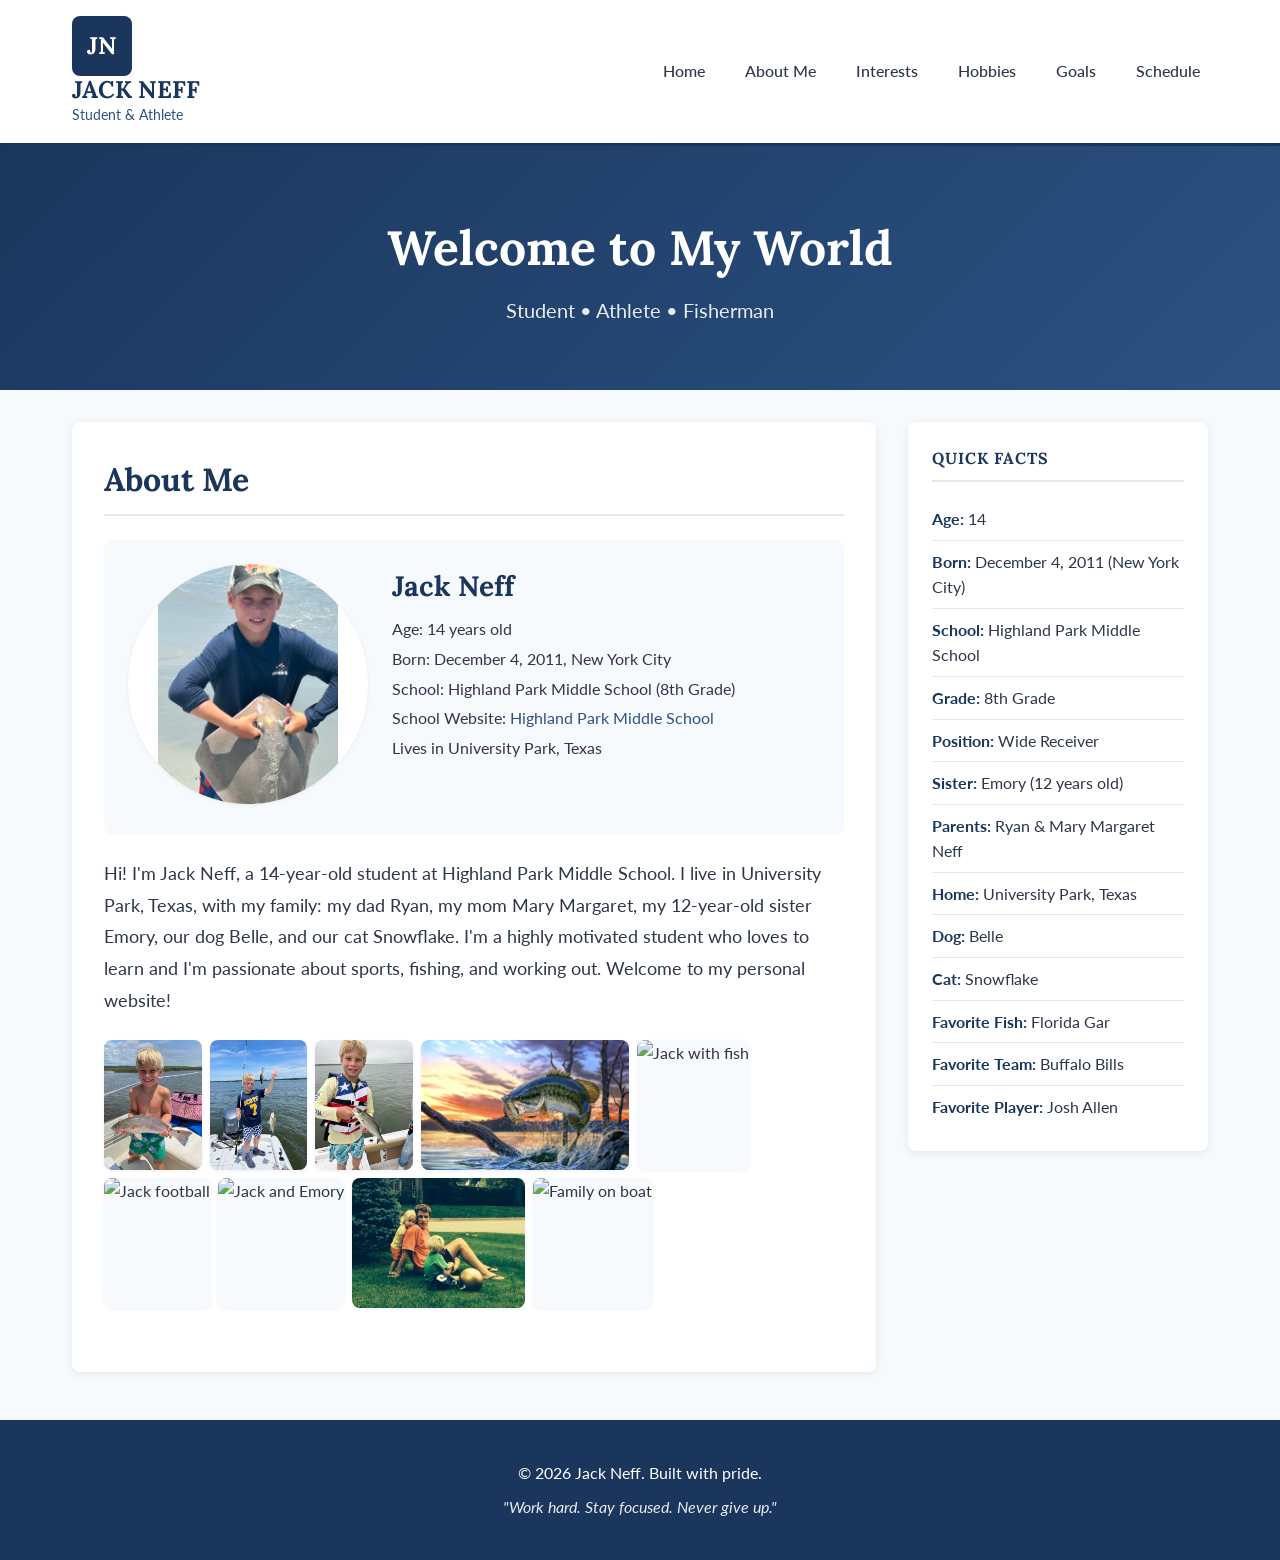
==== index.html @ 9719c263 "Initial upload" ====
<!DOCTYPE html>
<html lang="en">
<head>
<meta charset="UTF-8">
<meta name="viewport" content="width=device-width, initial-scale=1.0">
<title>Jack Neff – My Personal Website</title>
<link href="https://fonts.googleapis.com/css2?family=Lato:wght@300;400;700&family=Lora:ital,wght@0,400;0,600;1,400&display=swap" rel="stylesheet">
<link rel="stylesheet" href="style.css">
</head>
<body>

<!-- Header -->
<header class="site-header">
  <div class="header-inner">
    <div class="logo">
      <a href="#">
        <div class="logo-mark">JN</div>
        <div class="logo-text">
          <span class="logo-main">JACK NEFF</span>
          <span class="logo-sub">Student & Athlete</span>
        </div>
      </a>
    </div>
    <nav class="primary-nav">
      <ul>
        <li><a href="index.html">Home</a></li>
        <li><a href="about.html">About Me</a></li>
        <li><a href="interests.html">Interests</a></li>
        <li><a href="hobbies.html">Hobbies</a></li>
        <li><a href="goals.html">Goals</a></li>
        <li><a href="schedule.html">Schedule</a></li>
      </ul>
    </nav>
  </div>
</header>

<!-- Hero Banner -->
<div class="hero-banner">
  <div class="hero-content">
    <h1>Welcome to My World</h1>
    <p class="hero-tagline">Student • Athlete • Fisherman</p>
  </div>
</div>

<!-- Main Content -->
<main class="site-main">
  <div class="content-wrapper content-wrapper--sidebar">
    <!-- About Section Only -->
    <article class="main-article" id="about">
      <h1 class="article-title">About Me</h1>
      <section class="profile-section">
        <div class="profile-card">
          <div class="profile-image">
            <img src="images/jack-stingray.jpg" alt="Jack holding a stingray on the beach" style="width:240px;height:240px;object-fit:contain;border-radius:50%;background:#fff;box-shadow:0 1px 4px rgba(0,0,0,0.06);" />
          </div>
          <div class="profile-info">
            <h2>Jack Neff</h2>
            <p class="profile-details">Age: 14 years old</p>
            <p class="profile-details">Born: December 4, 2011, New York City</p>
            <p class="profile-details">School: Highland Park Middle School (8th Grade)</p>
            <p class="profile-details">School Website: <a href="https://mishpms.hpisd.org/" target="_blank">Highland Park Middle School</a></p>
            <p class="profile-details">Lives in University Park, Texas</p>
          </div>
        </div>
        <p class="intro-text">Hi! I'm Jack Neff, a 14-year-old student at Highland Park Middle School. I live in University Park, Texas, with my family: my dad Ryan, my mom Mary Margaret, my 12-year-old sister Emory, our dog Belle, and our cat Snowflake. I'm a highly motivated student who loves to learn and I'm passionate about sports, fishing, and working out. Welcome to my personal website!</p>
        <div class="photo-gallery" style="margin:1.5rem 0;">
          <img src="images/IMG_0155.JPEG" alt="Jack fishing" class="gallery-img-sm" />
          <img src="images/IMG_0179.JPG" alt="Jack with fish" class="gallery-img-sm" />
          <img src="images/IMG_0533.JPG" alt="Jack with fish" class="gallery-img-sm" />
          <img src="images/IMG_0991.JPG" alt="Jack fishing" class="gallery-img-sm" />
          <img src="images/IMG_1017.JPG" alt="Jack with fish" class="gallery-img-sm" />
          <img src="images/IMG_1227.JPG" alt="Jack football" class="gallery-img-sm" />
          <img src="images/IMG_2657.JPG" alt="Jack and Emory" class="gallery-img-sm" />
          <img src="images/IMG_3445.JPG" alt="Jack and Emory with family" class="gallery-img-sm" />
          <img src="images/IMG_2756.JPG" alt="Family on boat" class="gallery-img-sm" />
        </div>
      </section>
    </article>

    <!-- Sidebar (optional: you can keep or remove) -->
    <aside class="sidebar">
      <!-- Quick Facts Widget -->
      <div class="widget widget-facts">
        <h3 class="widget-title">QUICK FACTS</h3>
        <ul class="fact-list">
          <li><strong>Age:</strong> 14</li>
          <li><strong>Born:</strong> December 4, 2011 (New York City)</li>
          <li><strong>School:</strong> Highland Park Middle School</li>
          <li><strong>Grade:</strong> 8th Grade</li>
          <li><strong>Position:</strong> Wide Receiver</li>
          <li><strong>Sister:</strong> Emory (12 years old)</li>
          <li><strong>Parents:</strong> Ryan & Mary Margaret Neff</li>
          <li><strong>Home:</strong> University Park, Texas</li>
          <li><strong>Dog:</strong> Belle</li>
          <li><strong>Cat:</strong> Snowflake</li>
          <li><strong>Favorite Fish:</strong> Florida Gar</li>
          <li><strong>Favorite Team:</strong> Buffalo Bills</li>
          <li><strong>Favorite Player:</strong> Josh Allen</li>
        </ul>
      </div>
    </aside>

  </div>
</main>

<!-- Footer -->
<footer class="site-footer">
  <div class="footer-inner">
    <p>© 2026 Jack Neff. Built with pride.</p>
    <p class="footer-motto">"Work hard. Stay focused. Never give up."</p>
  </div>
</footer>

</body>
</html>
---- style.css ----
/* ========================================
   Jack Neff Website Styles
   ======================================== */

/* CSS Variables */
:root {
  --primary-color: #1a365d;
  --secondary-color: #2c5282;
  --accent-color: #c53030;
  --text-color: #2d3748;
  --light-bg: #f7fafc;
  --white: #ffffff;
  --border-color: #e2e8f0;
  --font-heading: 'Lora', serif;
  --font-body: 'Lato', sans-serif;
}

/* Reset & Base */
* {
  margin: 0;
  padding: 0;
  box-sizing: border-box;
}

body {
  font-family: var(--font-body);
  color: var(--text-color);
  line-height: 1.6;
  background-color: var(--light-bg);
}

a {
  color: var(--secondary-color);
  text-decoration: none;
  transition: color 0.3s ease;
}

a:hover {
  color: var(--accent-color);
}

/* Header */
.site-header {
  background: var(--white);
  border-bottom: 3px solid var(--primary-color);
  padding: 1rem 0;
  box-shadow: 0 2px 4px rgba(0,0,0,0.1);
}

.header-inner {
  max-width: 1200px;
  margin: 0 auto;
  padding: 0 2rem;
  display: flex;
  justify-content: space-between;
  align-items: center;
  flex-wrap: wrap;
}

.logo {
  display: flex;
  align-items: center;
  gap: 1rem;
}

.logo-mark {
  width: 60px;
  height: 60px;
  background: var(--primary-color);
  color: var(--white);
  display: flex;
  align-items: center;
  justify-content: center;
  font-family: var(--font-heading);
  font-size: 1.5rem;
  font-weight: 700;
  border-radius: 8px;
}

.logo-text {
  display: flex;
  flex-direction: column;
}

.logo-main {
  font-family: var(--font-heading);
  font-size: 1.5rem;
  font-weight: 700;
  color: var(--primary-color);
  line-height: 1.2;
}

.logo-sub {
  font-size: 0.85rem;
  color: var(--secondary-color);
}

.primary-nav ul {
  display: flex;
  list-style: none;
  gap: 1.5rem;
  flex-wrap: wrap;
}

.primary-nav a {
  color: var(--text-color);
  font-weight: 500;
  padding: 0.5rem;
  border-radius: 4px;
  transition: all 0.3s ease;
}

.primary-nav a:hover {
  color: var(--primary-color);
  background: var(--light-bg);
}

/* Hero Banner */
.hero-banner {
  background: linear-gradient(135deg, var(--primary-color) 0%, var(--secondary-color) 100%);
  padding: 4rem 2rem;
  text-align: center;
  color: var(--white);
}

.hero-content h1 {
  font-family: var(--font-heading);
  font-size: 3rem;
  margin-bottom: 0.5rem;
}

.hero-tagline {
  font-size: 1.25rem;
  opacity: 0.9;
}

/* Main Content Layout */
.content-wrapper {
  max-width: 1200px;
  margin: 2rem auto;
  padding: 0 2rem;
}

/* Two-column layout: only used on pages with a sidebar */
.content-wrapper--sidebar {
  display: grid;
  grid-template-columns: 1fr 300px;
  gap: 2rem;
}

/* Page-level h1 */
.content-wrapper > h1 {
  font-family: var(--font-heading);
  font-size: 2rem;
  color: var(--primary-color);
  margin-bottom: 1.5rem;
  padding-bottom: 0.5rem;
  border-bottom: 2px solid var(--border-color);
}

/* Gallery images — height-based so full image always shows */
.gallery-img {
  height: 160px;
  width: auto;
  max-width: 100%;
  object-fit: contain;
  border-radius: 8px;
  background: #f7fafc;
  box-shadow: 0 1px 4px rgba(0,0,0,0.06);
  flex-shrink: 0;
}

.gallery-img-sm {
  height: 130px;
  width: auto;
  max-width: 100%;
  object-fit: contain;
  border-radius: 8px;
  background: #f7fafc;
  box-shadow: 0 1px 4px rgba(0,0,0,0.06);
  flex-shrink: 0;
}

/* Photo gallery row */
.photo-gallery {
  display: flex;
  flex-wrap: wrap;
  gap: 0.5rem;
  margin: 0.75rem 0;
}

/* Video row */
.video-row {
  display: flex;
  flex-wrap: wrap;
  gap: 0.75rem;
  margin-top: 0.75rem;
}

.video-row video {
  max-width: 100%;
  width: 320px;
  height: auto;
  border-radius: 8px;
  box-shadow: 0 1px 4px rgba(0,0,0,0.06);
  background: #fff;
  display: block;
}

.main-article {
  background: var(--white);
  padding: 2rem;
  border-radius: 8px;
  box-shadow: 0 2px 8px rgba(0,0,0,0.08);
}

.article-title {
  font-family: var(--font-heading);
  font-size: 2rem;
  color: var(--primary-color);
  margin-bottom: 1.5rem;
  padding-bottom: 0.5rem;
  border-bottom: 2px solid var(--border-color);
}

/* Profile Section */
.profile-section {
  margin-bottom: 2rem;
}

.profile-card {
  display: flex;
  gap: 1.5rem;
  align-items: flex-start;
  margin-bottom: 1.5rem;
  padding: 1.5rem;
  background: var(--light-bg);
  border-radius: 8px;
}

.profile-image {
  flex-shrink: 0;
}

.profile-placeholder {
  width: 120px;
  height: 120px;
  background: var(--primary-color);
  border-radius: 50%;
  display: flex;
  align-items: center;
  justify-content: center;
  font-size: 3rem;
}

.profile-info h2 {
  font-family: var(--font-heading);
  font-size: 1.75rem;
  color: var(--primary-color);
  margin-bottom: 0.5rem;
}

.profile-details {
  color: var(--text-color);
  margin: 0.25rem 0;
}

.intro-text {
  font-size: 1.1rem;
  line-height: 1.8;
}

/* Content Sections */
.content-section {
  margin-bottom: 2.5rem;
}

.content-section h2 {
  font-family: var(--font-heading);
  font-size: 1.5rem;
  color: var(--primary-color);
  margin-bottom: 1rem;
  padding-bottom: 0.5rem;
  border-bottom: 2px solid var(--border-color);
}

/* Interest Grid */
.interest-grid {
  display: grid;
  grid-template-columns: repeat(auto-fit, minmax(420px, 1fr));
  gap: 1.5rem;
  margin-bottom: 1.5rem;
}

.interest-card {
  background: var(--light-bg);
  padding: 1.5rem;
  border-radius: 8px;
  border-left: 4px solid var(--primary-color);
}

.interest-card h3 {
  font-family: var(--font-heading);
  color: var(--primary-color);
  margin-bottom: 0.75rem;
}

.interest-card p {
  font-size: 0.95rem;
}

/* Links Section */
.links-section {
  background: var(--light-bg);
  padding: 1.5rem;
  border-radius: 8px;
  margin-top: 1.5rem;
}

.links-section h3 {
  font-family: var(--font-heading);
  color: var(--primary-color);
  margin-bottom: 1rem;
}

.favorite-links {
  list-style: none;
}

.favorite-links li {
  margin: 0.75rem 0;
}

.favorite-links a {
  display: inline-flex;
  align-items: center;
  gap: 0.5rem;
  font-weight: 500;
  padding: 0.5rem 1rem;
  background: var(--white);
  border-radius: 4px;
  border: 1px solid var(--border-color);
  transition: all 0.3s ease;
}

.favorite-links a:hover {
  background: var(--primary-color);
  color: var(--white);
  border-color: var(--primary-color);
}

/* Hobby List */
.hobby-list {
  list-style: none;
  margin-top: 1rem;
}

.hobby-list li {
  padding: 0.75rem 0;
  padding-left: 2rem;
  position: relative;
  border-bottom: 1px solid var(--border-color);
}

.hobby-list li::before {
  content: "★";
  position: absolute;
  left: 0;
  color: var(--primary-color);
}

/* Goals Container */
.goals-container {
  display: grid;
  grid-template-columns: repeat(auto-fit, minmax(280px, 1fr));
  gap: 1.5rem;
}

.goal-card {
  padding: 1.5rem;
  border-radius: 8px;
  background: var(--light-bg);
}

.goal-card.academic {
  border-left: 4px solid #38a169;
}

.goal-card.athletic {
  border-left: 4px solid #dd6b20;
}

.goal-card.college {
  border-left: 4px solid var(--accent-color);
  background: #fff5f5;
}

.goal-card h3 {
  font-family: var(--font-heading);
  color: var(--primary-color);
  margin-bottom: 1rem;
}

.goal-card ul {
  list-style: none;
  padding-left: 0;
}

.goal-card li {
  padding: 0.5rem 0;
  padding-left: 1.5rem;
  position: relative;
}

.goal-card li::before {
  content: "✓";
  position: absolute;
  left: 0;
  color: var(--primary-color);
  font-weight: bold;
}

.goal-card.college p {
  font-size: 1.1rem;
  line-height: 1.6;
}

/* Schedule Grid */
.schedule-grid {
  display: grid;
  grid-template-columns: repeat(auto-fit, minmax(280px, 1fr));
  gap: 1.5rem;
}

.schedule-block {
  background: var(--light-bg);
  padding: 1.5rem;
  border-radius: 8px;
}

.schedule-block h3 {
  font-family: var(--font-heading);
  color: var(--primary-color);
  margin-bottom: 1rem;
}

.schedule-table {
  width: 100%;
  border-collapse: collapse;
}

.schedule-table th,
.schedule-table td {
  padding: 0.75rem;
  text-align: left;
  border-bottom: 1px solid var(--border-color);
}

.schedule-table th {
  background: var(--white);
  font-weight: 600;
  color: var(--primary-color);
}

.schedule-note {
  margin-top: 1rem;
  font-size: 0.9rem;
  color: #718096;
}

/* Sidebar */
.sidebar {
  display: flex;
  flex-direction: column;
  gap: 1.5rem;
}

.widget {
  background: var(--white);
  padding: 1.5rem;
  border-radius: 8px;
  box-shadow: 0 2px 8px rgba(0,0,0,0.08);
}

.widget-title {
  font-family: var(--font-heading);
  font-size: 1rem;
  color: var(--primary-color);
  margin-bottom: 1rem;
  padding-bottom: 0.5rem;
  border-bottom: 2px solid var(--border-color);
  text-transform: uppercase;
  letter-spacing: 1px;
}

/* Quick Facts */
.fact-list {
  list-style: none;
}

.fact-list li {
  padding: 0.5rem 0;
  border-bottom: 1px solid var(--border-color);
}

.fact-list li:last-child {
  border-bottom: none;
}

.fact-list strong {
  color: var(--primary-color);
}

/* Fish Tank Widget */
.fish-tank-info {
  text-align: center;
}

.tank-size {
  font-size: 1.5rem;
  font-weight: 700;
  color: var(--primary-color);
  margin-bottom: 1rem;
}

.fish-list {
  list-style: none;
  text-align: left;
}

.fish-list li {
  padding: 0.5rem 0;
  padding-left: 1.5rem;
  position: relative;
}

.fish-list li::before {
  content: "🐟";
  position: absolute;
  left: 0;
}

/* Dream School Widget */
.dream-school {
  text-align: center;
}

.dream-logo {
  font-size: 3rem;
  margin-bottom: 0.5rem;
}

.dream-school h4 {
  color: var(--primary-color);
  margin-bottom: 0.25rem;
}

.dream-link {
  display: inline-block;
  margin-top: 1rem;
  font-weight: 600;
}

/* Team Widget */
.team-info {
  text-align: center;
}

.team-logo {
  font-size: 3rem;
  margin-bottom: 0.5rem;
}

.team-info h4 {
  color: var(--primary-color);
  margin-bottom: 0.25rem;
}

/* Footer */
.site-footer {
  background: var(--primary-color);
  color: var(--white);
  text-align: center;
  padding: 2rem;
  margin-top: 3rem;
}

.footer-inner p {
  margin: 0.5rem 0;
}

.footer-motto {
  font-style: italic;
  opacity: 0.9;
}

/* Responsive Design */
@media (max-width: 900px) {
  .content-wrapper--sidebar {
    grid-template-columns: 1fr;
  }

  .interest-grid {
    grid-template-columns: 1fr;
  }

  .header-inner {
    flex-direction: column;
    gap: 1rem;
  }

  .primary-nav ul {
    justify-content: center;
  }
}

@media (max-width: 600px) {
  .hero-content h1 {
    font-size: 2rem;
  }
  
  .profile-card {
    flex-direction: column;
    text-align: center;
  }
  
  .profile-image {
    margin: 0 auto;
  }
  
  .interest-grid,
  .goals-container,
  .schedule-grid {
    grid-template-columns: 1fr;
  }
  
  .main-article {
    padding: 1rem;
  }
}
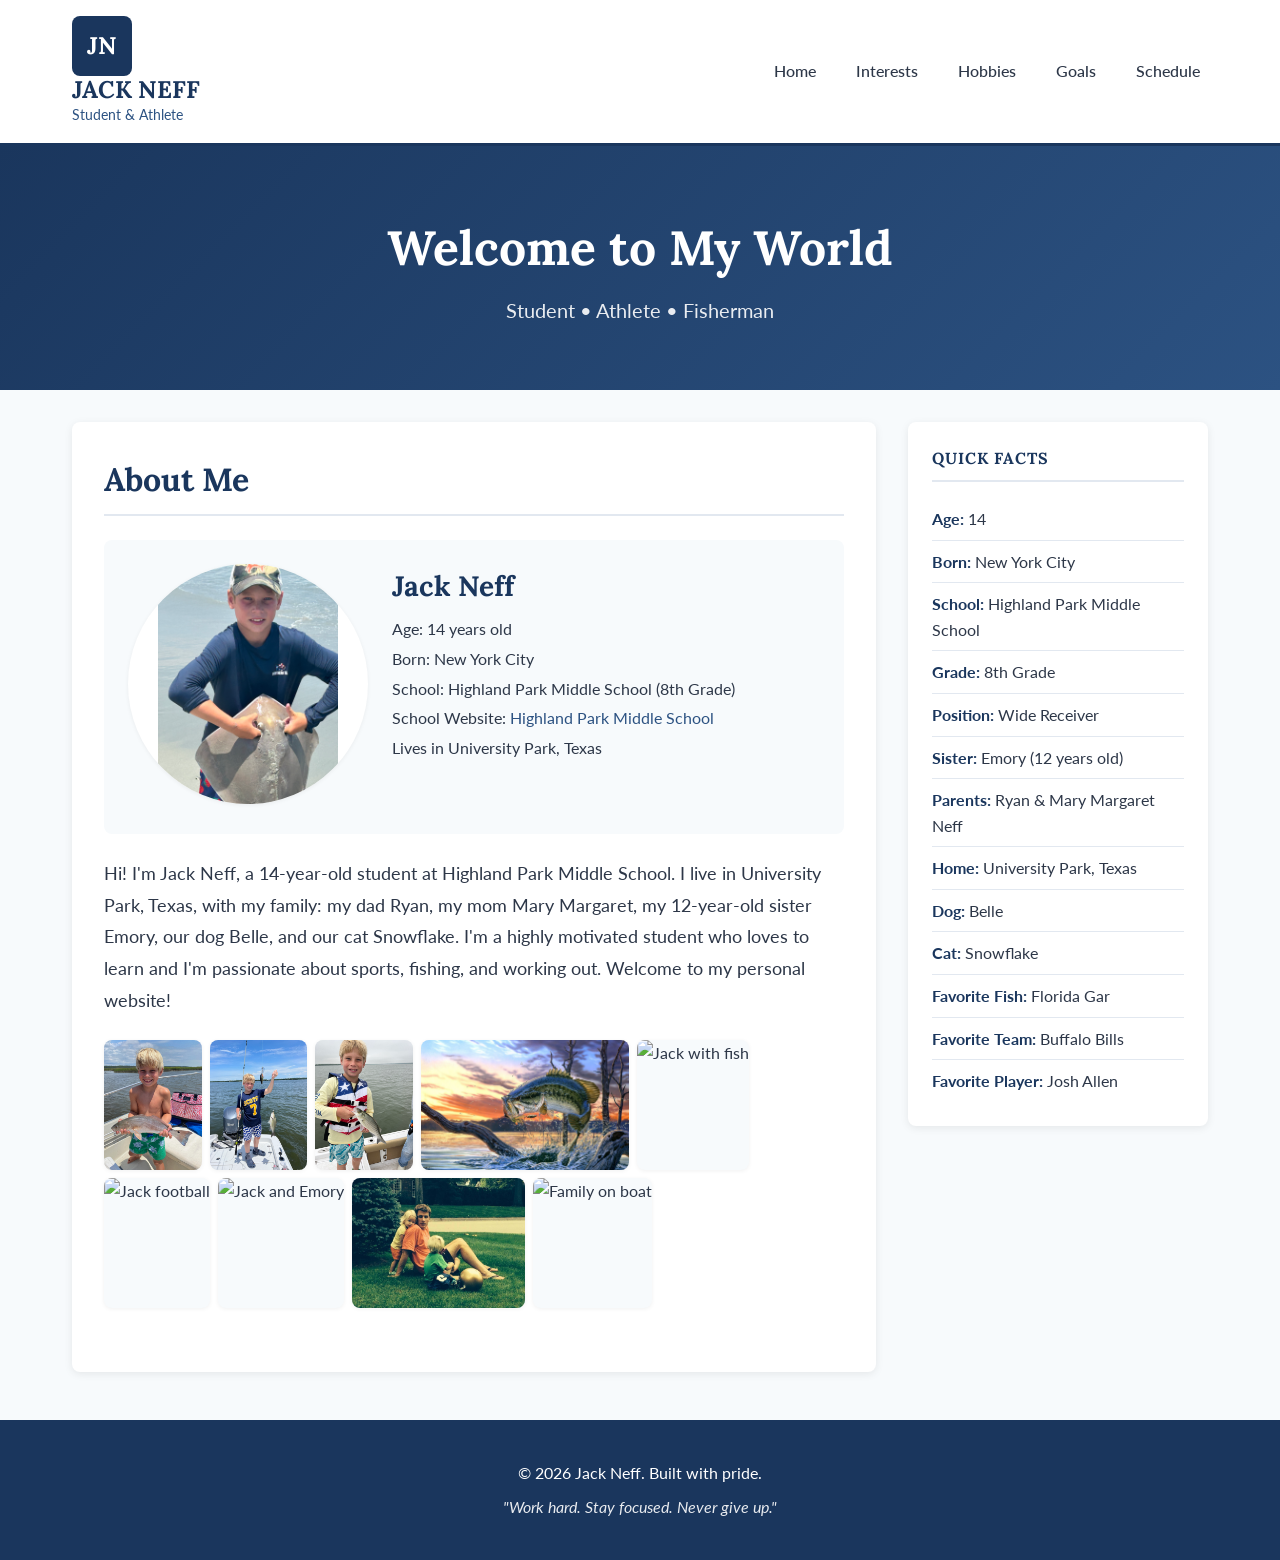
==== commit 0c1f5eab: "Reorganize photos into correct categories, remove videos, and clean up nav - Remove About Me nav lin" ====
--- a/index.html
+++ b/index.html
@@ -24,7 +24,6 @@
     <nav class="primary-nav">
       <ul>
         <li><a href="index.html">Home</a></li>
-        <li><a href="about.html">About Me</a></li>
         <li><a href="interests.html">Interests</a></li>
         <li><a href="hobbies.html">Hobbies</a></li>
         <li><a href="goals.html">Goals</a></li>
@@ -56,7 +55,7 @@
           <div class="profile-info">
             <h2>Jack Neff</h2>
             <p class="profile-details">Age: 14 years old</p>
-            <p class="profile-details">Born: December 4, 2011, New York City</p>
+            <p class="profile-details">Born: New York City</p>
             <p class="profile-details">School: Highland Park Middle School (8th Grade)</p>
             <p class="profile-details">School Website: <a href="https://mishpms.hpisd.org/" target="_blank">Highland Park Middle School</a></p>
             <p class="profile-details">Lives in University Park, Texas</p>
@@ -84,7 +83,7 @@
         <h3 class="widget-title">QUICK FACTS</h3>
         <ul class="fact-list">
           <li><strong>Age:</strong> 14</li>
-          <li><strong>Born:</strong> December 4, 2011 (New York City)</li>
+          <li><strong>Born:</strong> New York City</li>
           <li><strong>School:</strong> Highland Park Middle School</li>
           <li><strong>Grade:</strong> 8th Grade</li>
           <li><strong>Position:</strong> Wide Receiver</li>
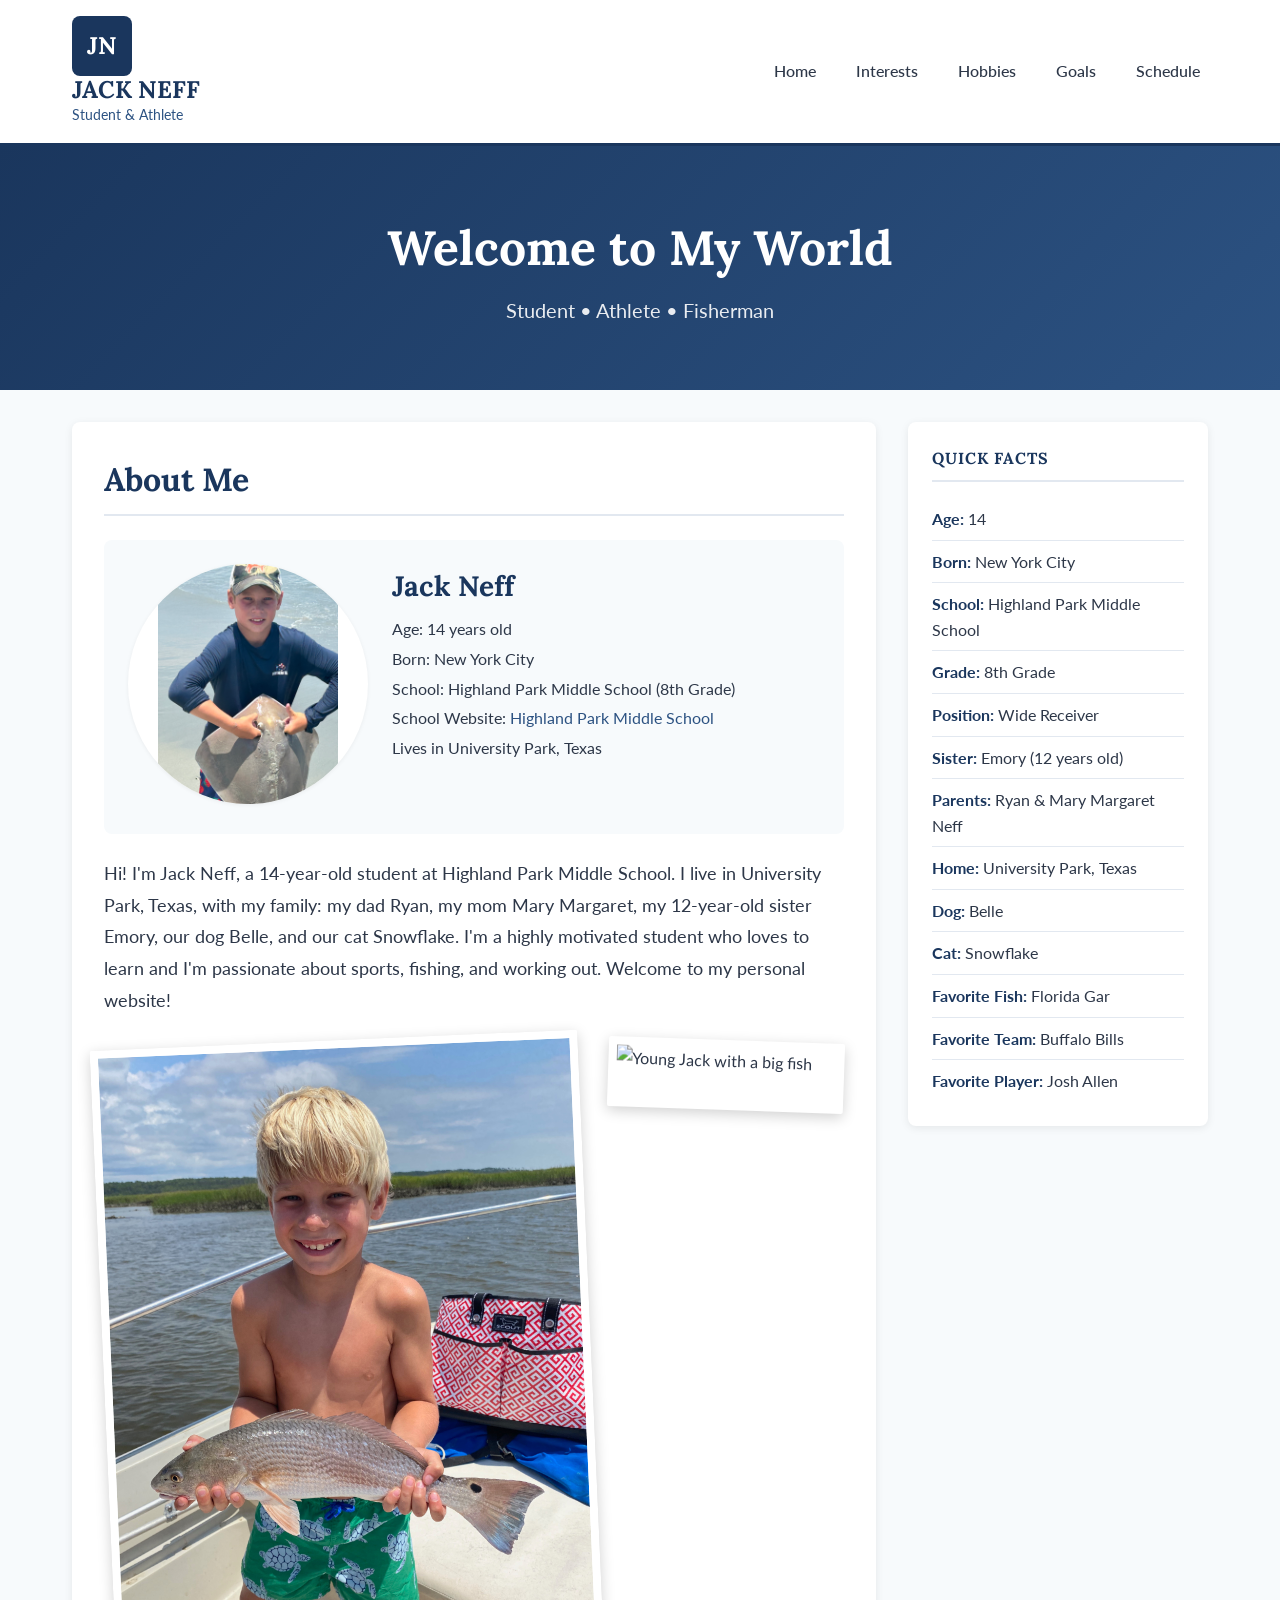
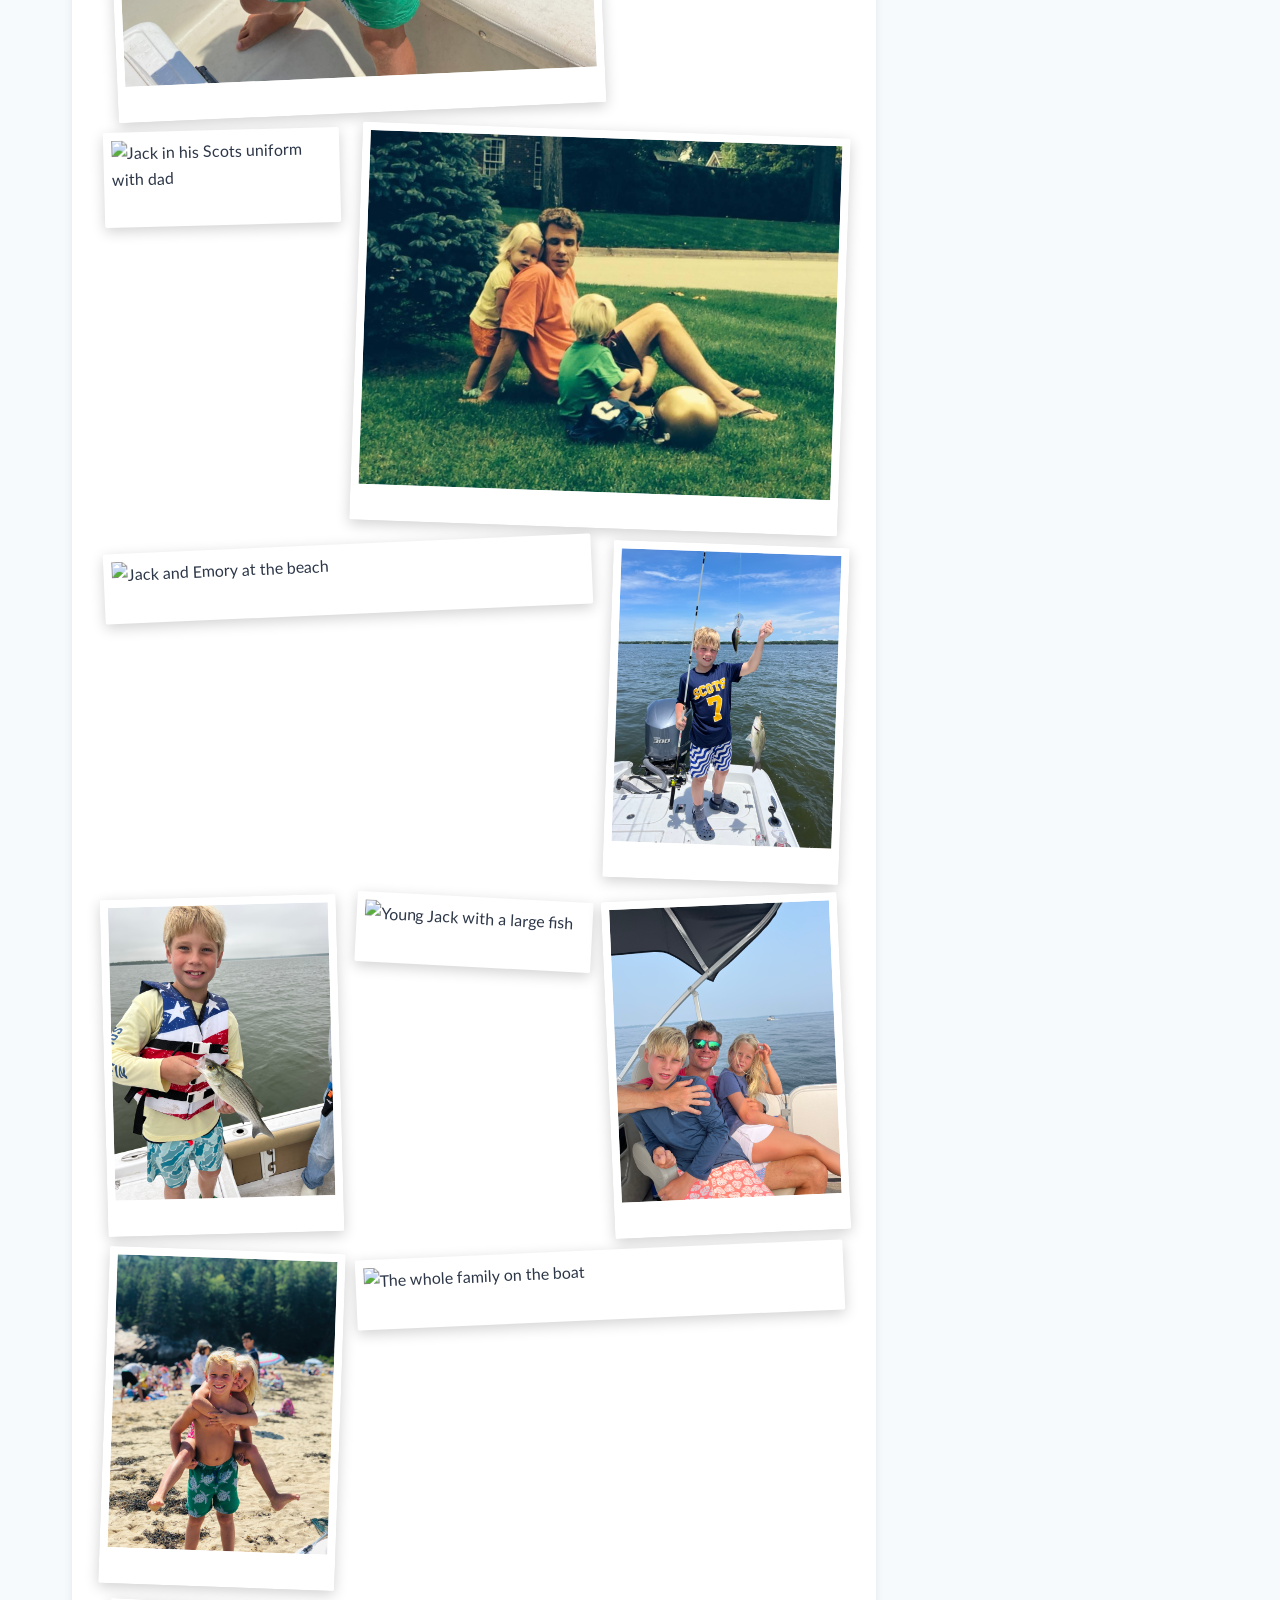
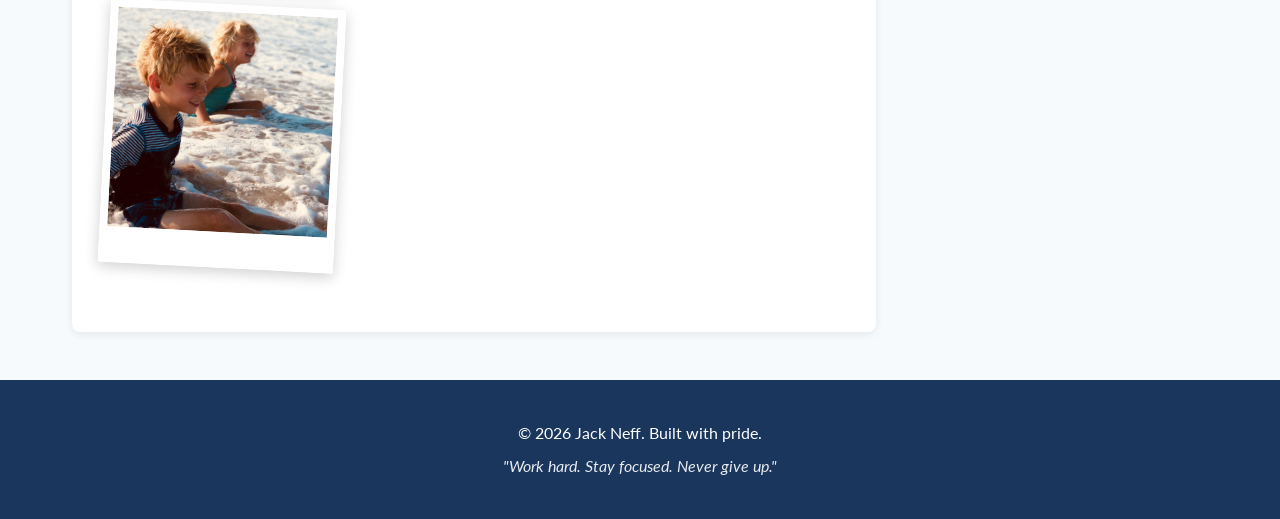
==== commit 2874bfa9: "Add photo galleries, mosaic layout, Vimeo video, and photo reorganization - Add gallery pages for fi" ====
--- a/index.html
+++ b/index.html
@@ -62,16 +62,19 @@
           </div>
         </div>
         <p class="intro-text">Hi! I'm Jack Neff, a 14-year-old student at Highland Park Middle School. I live in University Park, Texas, with my family: my dad Ryan, my mom Mary Margaret, my 12-year-old sister Emory, our dog Belle, and our cat Snowflake. I'm a highly motivated student who loves to learn and I'm passionate about sports, fishing, and working out. Welcome to my personal website!</p>
-        <div class="photo-gallery" style="margin:1.5rem 0;">
-          <img src="images/IMG_0155.JPEG" alt="Jack fishing" class="gallery-img-sm" />
-          <img src="images/IMG_0179.JPG" alt="Jack with fish" class="gallery-img-sm" />
-          <img src="images/IMG_0533.JPG" alt="Jack with fish" class="gallery-img-sm" />
-          <img src="images/IMG_0991.JPG" alt="Jack fishing" class="gallery-img-sm" />
-          <img src="images/IMG_1017.JPG" alt="Jack with fish" class="gallery-img-sm" />
-          <img src="images/IMG_1227.JPG" alt="Jack football" class="gallery-img-sm" />
-          <img src="images/IMG_2657.JPG" alt="Jack and Emory" class="gallery-img-sm" />
-          <img src="images/IMG_3445.JPG" alt="Jack and Emory with family" class="gallery-img-sm" />
-          <img src="images/IMG_2756.JPG" alt="Family on boat" class="gallery-img-sm" />
+        <div class="photo-mosaic">
+          <img src="images/IMG_0155.JPEG" alt="Jack holding a fish on the boat" class="mosaic-img wide tilt-l" />
+          <img src="images/IMG_2657.JPG" alt="Young Jack with a big fish" class="mosaic-img tilt-r" />
+          <img src="images/IMG_1227.JPG" alt="Jack in his Scots uniform with dad" class="mosaic-img tilt-ll" />
+          <img src="images/IMG_3445.JPG" alt="Young Jack and Emory with dad" class="mosaic-img wide tilt-r" />
+          <img src="images/IMG_1017.JPG" alt="Jack and Emory at the beach" class="mosaic-img wide tilt-l" />
+          <img src="images/IMG_0179.JPG" alt="Jack with two fish on the boat" class="mosaic-img tilt-r" />
+          <img src="images/IMG_0533.JPG" alt="Young Jack holding a fish" class="mosaic-img tilt-ll" />
+          <img src="images/IMG_2756.JPG" alt="Young Jack with a large fish" class="mosaic-img tilt-rr" />
+          <img src="images/IMG_3077.JPG" alt="Family on the boat" class="mosaic-img tilt-l" />
+          <img src="images/IMG_1943.JPG" alt="Jack giving Emory a piggyback on the beach" class="mosaic-img tilt-r" />
+          <img src="images/IMG_5341.JPG" alt="The whole family on the boat" class="mosaic-img wide tilt-l" />
+          <img src="images/IMG_7926.JPG" alt="Jack and Emory playing in the waves" class="mosaic-img tilt-rr" />
         </div>
       </section>
     </article>
--- a/style.css
+++ b/style.css
@@ -576,6 +576,141 @@
   margin-bottom: 0.25rem;
 }
 
+/* Home page photo mosaic */
+.photo-mosaic {
+  display: grid;
+  grid-template-columns: repeat(3, 1fr);
+  gap: 1rem;
+  margin: 1.5rem 0;
+  align-items: start;
+}
+
+.mosaic-img {
+  width: 100%;
+  height: auto;
+  display: block;
+  background: #fff;
+  padding: 8px 8px 36px 8px;
+  border-radius: 2px;
+  box-shadow: 0 4px 14px rgba(0,0,0,0.18);
+  transition: transform 0.25s ease, box-shadow 0.25s ease;
+}
+
+.mosaic-img:hover {
+  transform: scale(1.04) rotate(0deg) !important;
+  box-shadow: 0 8px 28px rgba(0,0,0,0.28);
+  position: relative;
+  z-index: 1;
+}
+
+.mosaic-img.wide {
+  grid-column: span 2;
+}
+
+.mosaic-img.tilt-l  { transform: rotate(-2.5deg); }
+.mosaic-img.tilt-r  { transform: rotate(2deg); }
+.mosaic-img.tilt-ll { transform: rotate(-1.5deg); }
+.mosaic-img.tilt-rr { transform: rotate(3deg); }
+
+@media (max-width: 600px) {
+  .photo-mosaic {
+    grid-template-columns: repeat(2, 1fr);
+  }
+  .mosaic-img.wide {
+    grid-column: span 2;
+  }
+}
+
+/* Hero image inside interest cards */
+.interest-hero-img {
+  width: 100%;
+  height: 560px;
+  object-fit: contain;
+  border-radius: 8px;
+  margin: 0.75rem 0;
+  background: #edf2f7;
+  box-shadow: 0 2px 8px rgba(0,0,0,0.10);
+}
+
+/* Gallery link button */
+.gallery-link {
+  display: inline-block;
+  margin-top: 0.5rem;
+  padding: 0.6rem 1.25rem;
+  background: var(--primary-color);
+  color: var(--white);
+  border-radius: 4px;
+  font-weight: 600;
+  font-size: 0.95rem;
+  transition: background 0.3s ease;
+}
+
+.gallery-link:hover {
+  background: var(--accent-color);
+  color: var(--white);
+}
+
+/* Gallery page grid */
+.gallery-grid {
+  display: grid;
+  grid-template-columns: repeat(auto-fill, minmax(260px, 1fr));
+  gap: 1rem;
+  margin-top: 1.5rem;
+}
+
+.gallery-grid-img {
+  width: 100%;
+  height: 240px;
+  object-fit: contain;
+  border-radius: 8px;
+  box-shadow: 0 2px 6px rgba(0,0,0,0.10);
+  background: #edf2f7;
+  transition: transform 0.2s ease;
+}
+
+.gallery-grid-img:hover {
+  transform: scale(1.02);
+}
+
+/* Responsive video embed wrapper */
+.video-embed-section {
+  margin-top: 2rem;
+}
+
+.video-embed-section h2 {
+  font-family: var(--font-heading);
+  color: var(--primary-color);
+  font-size: 1.5rem;
+  margin-bottom: 1rem;
+  padding-bottom: 0.5rem;
+  border-bottom: 2px solid var(--border-color);
+}
+
+.video-embed-wrapper {
+  position: relative;
+  padding-bottom: 56.25%; /* 16:9 ratio */
+  height: 0;
+  overflow: hidden;
+  border-radius: 8px;
+  box-shadow: 0 4px 16px rgba(0,0,0,0.15);
+}
+
+.video-embed-wrapper iframe {
+  position: absolute;
+  top: 0;
+  left: 0;
+  width: 100%;
+  height: 100%;
+  border: 0;
+}
+
+/* Back navigation link on gallery pages */
+.back-link {
+  display: inline-block;
+  margin-bottom: 1.5rem;
+  font-weight: 500;
+}
+
 /* Footer */
 .site-footer {
   background: var(--primary-color);
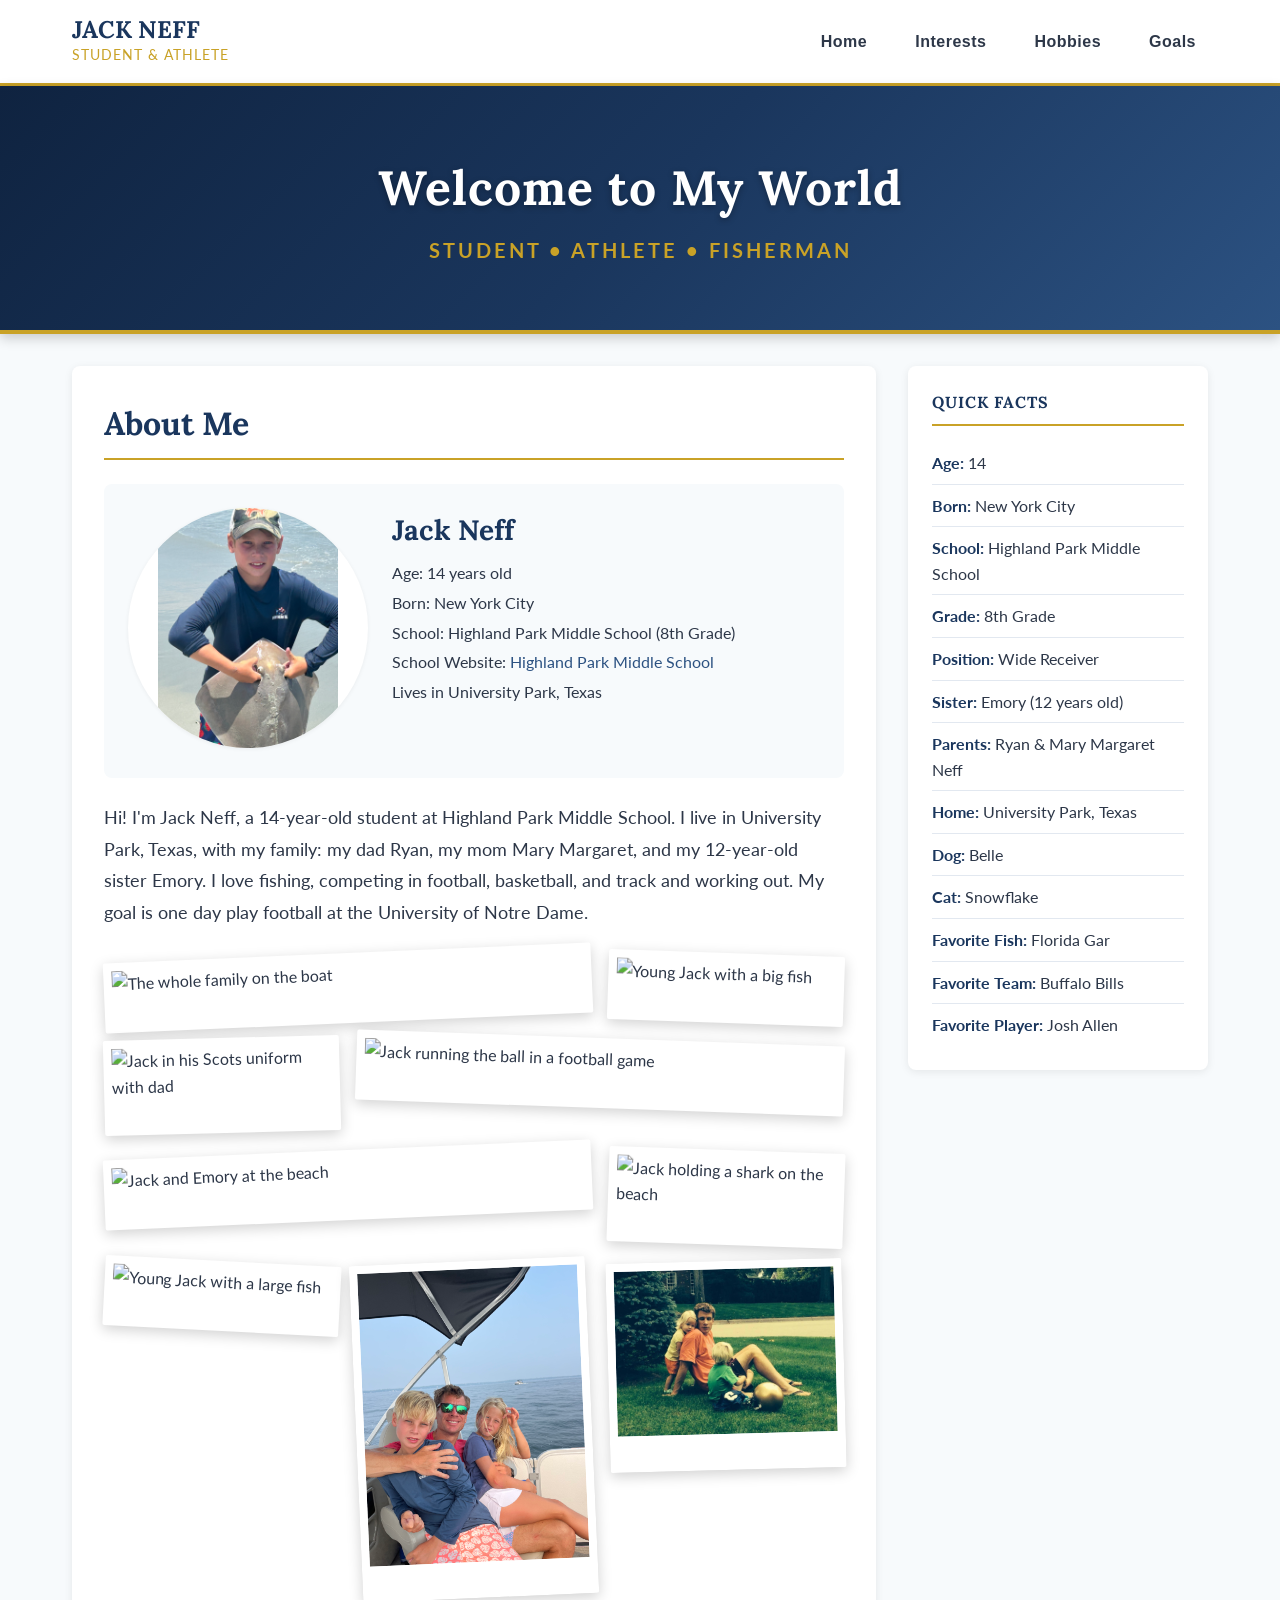
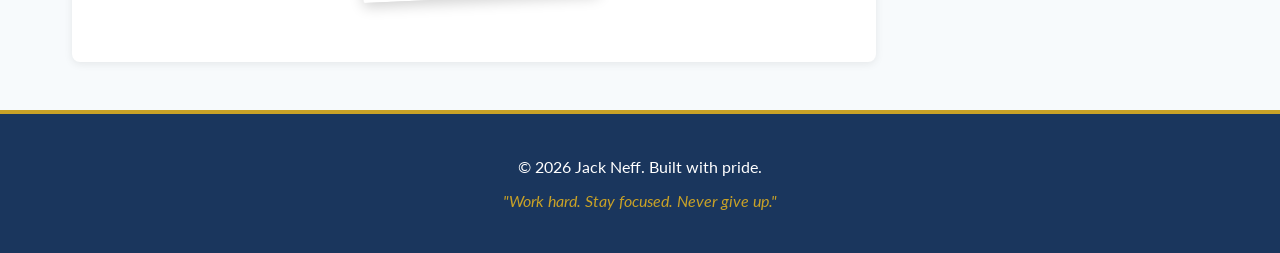
==== commit 00e63f8e: "Remove Schedule nav link from all pages Co-Authored-By: Claude Sonnet 4.6 <noreply@anthropic.com>" ====
--- a/index.html
+++ b/index.html
@@ -27,7 +27,6 @@
         <li><a href="interests.html">Interests</a></li>
         <li><a href="hobbies.html">Hobbies</a></li>
         <li><a href="goals.html">Goals</a></li>
-        <li><a href="schedule.html">Schedule</a></li>
       </ul>
     </nav>
   </div>
@@ -61,20 +60,17 @@
             <p class="profile-details">Lives in University Park, Texas</p>
           </div>
         </div>
-        <p class="intro-text">Hi! I'm Jack Neff, a 14-year-old student at Highland Park Middle School. I live in University Park, Texas, with my family: my dad Ryan, my mom Mary Margaret, my 12-year-old sister Emory, our dog Belle, and our cat Snowflake. I'm a highly motivated student who loves to learn and I'm passionate about sports, fishing, and working out. Welcome to my personal website!</p>
+        <p class="intro-text">Hi! I'm Jack Neff, a 14-year-old student at Highland Park Middle School. I live in University Park, Texas, with my family: my dad Ryan, my mom Mary Margaret, and my 12-year-old sister Emory. I love fishing, competing in football, basketball, and track and working out. My goal is one day play football at the University of Notre Dame.</p>
         <div class="photo-mosaic">
-          <img src="images/IMG_0155.JPEG" alt="Jack holding a fish on the boat" class="mosaic-img wide tilt-l" />
+          <img src="images/IMG_5341.JPG" alt="The whole family on the boat" class="mosaic-img wide tilt-l" />
           <img src="images/IMG_2657.JPG" alt="Young Jack with a big fish" class="mosaic-img tilt-r" />
           <img src="images/IMG_1227.JPG" alt="Jack in his Scots uniform with dad" class="mosaic-img tilt-ll" />
-          <img src="images/IMG_3445.JPG" alt="Young Jack and Emory with dad" class="mosaic-img wide tilt-r" />
+          <img src="images/3X2A4692-2.JPEG" alt="Jack running the ball in a football game" class="mosaic-img wide tilt-r" />
           <img src="images/IMG_1017.JPG" alt="Jack and Emory at the beach" class="mosaic-img wide tilt-l" />
-          <img src="images/IMG_0179.JPG" alt="Jack with two fish on the boat" class="mosaic-img tilt-r" />
-          <img src="images/IMG_0533.JPG" alt="Young Jack holding a fish" class="mosaic-img tilt-ll" />
+          <img src="images/IMG_8224.jpeg" alt="Jack holding a shark on the beach" class="mosaic-img tilt-r" />
           <img src="images/IMG_2756.JPG" alt="Young Jack with a large fish" class="mosaic-img tilt-rr" />
           <img src="images/IMG_3077.JPG" alt="Family on the boat" class="mosaic-img tilt-l" />
-          <img src="images/IMG_1943.JPG" alt="Jack giving Emory a piggyback on the beach" class="mosaic-img tilt-r" />
-          <img src="images/IMG_5341.JPG" alt="The whole family on the boat" class="mosaic-img wide tilt-l" />
-          <img src="images/IMG_7926.JPG" alt="Jack and Emory playing in the waves" class="mosaic-img tilt-rr" />
+          <img src="images/IMG_3445.JPG" alt="Young Jack and Emory with dad" class="mosaic-img tilt-ll" />
         </div>
       </section>
     </article>
--- a/style.css
+++ b/style.css
@@ -7,6 +7,8 @@
   --primary-color: #1a365d;
   --secondary-color: #2c5282;
   --accent-color: #c53030;
+  --gold: #c9a227;
+  --gold-light: #fdf8e8;
   --text-color: #2d3748;
   --light-bg: #f7fafc;
   --white: #ffffff;
@@ -42,9 +44,9 @@
 /* Header */
 .site-header {
   background: var(--white);
-  border-bottom: 3px solid var(--primary-color);
+  border-bottom: 3px solid var(--gold);
   padding: 1rem 0;
-  box-shadow: 0 2px 4px rgba(0,0,0,0.1);
+  box-shadow: 0 2px 8px rgba(0,0,0,0.12);
 }
 
 .header-inner {
@@ -64,35 +66,27 @@
 }
 
 .logo-mark {
-  width: 60px;
-  height: 60px;
-  background: var(--primary-color);
-  color: var(--white);
-  display: flex;
-  align-items: center;
-  justify-content: center;
+  display: none;
+}
+
+.logo-text {
+  display: flex;
+  flex-direction: column;
+}
+
+.logo-main {
   font-family: var(--font-heading);
   font-size: 1.5rem;
   font-weight: 700;
-  border-radius: 8px;
-}
-
-.logo-text {
-  display: flex;
-  flex-direction: column;
-}
-
-.logo-main {
-  font-family: var(--font-heading);
-  font-size: 1.5rem;
-  font-weight: 700;
   color: var(--primary-color);
   line-height: 1.2;
 }
 
 .logo-sub {
   font-size: 0.85rem;
-  color: var(--secondary-color);
+  color: var(--gold);
+  letter-spacing: 1px;
+  text-transform: uppercase;
 }
 
 .primary-nav ul {
@@ -104,34 +98,42 @@
 
 .primary-nav a {
   color: var(--text-color);
-  font-weight: 500;
-  padding: 0.5rem;
+  font-weight: 600;
+  padding: 0.5rem 0.75rem;
   border-radius: 4px;
   transition: all 0.3s ease;
+  letter-spacing: 0.5px;
 }
 
 .primary-nav a:hover {
-  color: var(--primary-color);
-  background: var(--light-bg);
+  color: var(--gold);
+  background: var(--primary-color);
 }
 
 /* Hero Banner */
 .hero-banner {
-  background: linear-gradient(135deg, var(--primary-color) 0%, var(--secondary-color) 100%);
+  background: linear-gradient(135deg, #0f2340 0%, var(--primary-color) 50%, var(--secondary-color) 100%);
   padding: 4rem 2rem;
   text-align: center;
   color: var(--white);
+  border-bottom: 4px solid var(--gold);
+  box-shadow: 0 4px 12px rgba(0,0,0,0.2);
 }
 
 .hero-content h1 {
   font-family: var(--font-heading);
   font-size: 3rem;
   margin-bottom: 0.5rem;
+  text-shadow: 0 2px 6px rgba(0,0,0,0.3);
+  letter-spacing: 1px;
 }
 
 .hero-tagline {
   font-size: 1.25rem;
-  opacity: 0.9;
+  color: var(--gold);
+  font-weight: 700;
+  letter-spacing: 3px;
+  text-transform: uppercase;
 }
 
 /* Main Content Layout */
@@ -155,7 +157,7 @@
   color: var(--primary-color);
   margin-bottom: 1.5rem;
   padding-bottom: 0.5rem;
-  border-bottom: 2px solid var(--border-color);
+  border-bottom: 2px solid var(--gold);
 }
 
 /* Gallery images — height-based so full image always shows */
@@ -220,7 +222,7 @@
   color: var(--primary-color);
   margin-bottom: 1.5rem;
   padding-bottom: 0.5rem;
-  border-bottom: 2px solid var(--border-color);
+  border-bottom: 2px solid var(--gold);
 }
 
 /* Profile Section */
@@ -281,7 +283,7 @@
   color: var(--primary-color);
   margin-bottom: 1rem;
   padding-bottom: 0.5rem;
-  border-bottom: 2px solid var(--border-color);
+  border-bottom: 2px solid var(--gold);
 }
 
 /* Interest Grid */
@@ -296,12 +298,13 @@
   background: var(--light-bg);
   padding: 1.5rem;
   border-radius: 8px;
-  border-left: 4px solid var(--primary-color);
+  border-left: 4px solid var(--gold);
 }
 
 .interest-card h3 {
   font-family: var(--font-heading);
   color: var(--primary-color);
+  font-size: 1.9rem;
   margin-bottom: 0.75rem;
 }
 
@@ -344,9 +347,9 @@
 }
 
 .favorite-links a:hover {
-  background: var(--primary-color);
+  background: var(--gold);
   color: var(--white);
-  border-color: var(--primary-color);
+  border-color: var(--gold);
 }
 
 /* Hobby List */
@@ -366,7 +369,7 @@
   content: "★";
   position: absolute;
   left: 0;
-  color: var(--primary-color);
+  color: var(--gold);
 }
 
 /* Goals Container */
@@ -391,8 +394,8 @@
 }
 
 .goal-card.college {
-  border-left: 4px solid var(--accent-color);
-  background: #fff5f5;
+  border-left: 4px solid var(--gold);
+  background: var(--gold-light);
 }
 
 .goal-card h3 {
@@ -416,7 +419,7 @@
   content: "✓";
   position: absolute;
   left: 0;
-  color: var(--primary-color);
+  color: var(--gold);
   font-weight: bold;
 }
 
@@ -436,6 +439,7 @@
   background: var(--light-bg);
   padding: 1.5rem;
   border-radius: 8px;
+  border-left: 4px solid var(--gold);
 }
 
 .schedule-block h3 {
@@ -488,7 +492,7 @@
   color: var(--primary-color);
   margin-bottom: 1rem;
   padding-bottom: 0.5rem;
-  border-bottom: 2px solid var(--border-color);
+  border-bottom: 2px solid var(--gold);
   text-transform: uppercase;
   letter-spacing: 1px;
 }
@@ -637,7 +641,7 @@
   display: inline-block;
   margin-top: 0.5rem;
   padding: 0.6rem 1.25rem;
-  background: var(--primary-color);
+  background: var(--gold);
   color: var(--white);
   border-radius: 4px;
   font-weight: 600;
@@ -646,7 +650,7 @@
 }
 
 .gallery-link:hover {
-  background: var(--accent-color);
+  background: var(--primary-color);
   color: var(--white);
 }
 
@@ -680,10 +684,10 @@
 .video-embed-section h2 {
   font-family: var(--font-heading);
   color: var(--primary-color);
-  font-size: 1.5rem;
+  font-size: 1.1rem;
   margin-bottom: 1rem;
   padding-bottom: 0.5rem;
-  border-bottom: 2px solid var(--border-color);
+  border-bottom: 2px solid var(--gold);
 }
 
 .video-embed-wrapper {
@@ -709,6 +713,7 @@
   display: inline-block;
   margin-bottom: 1.5rem;
   font-weight: 500;
+  color: var(--gold);
 }
 
 /* Footer */
@@ -718,6 +723,7 @@
   text-align: center;
   padding: 2rem;
   margin-top: 3rem;
+  border-top: 4px solid var(--gold);
 }
 
 .footer-inner p {
@@ -726,7 +732,7 @@
 
 .footer-motto {
   font-style: italic;
-  opacity: 0.9;
+  color: var(--gold);
 }
 
 /* Responsive Design */
